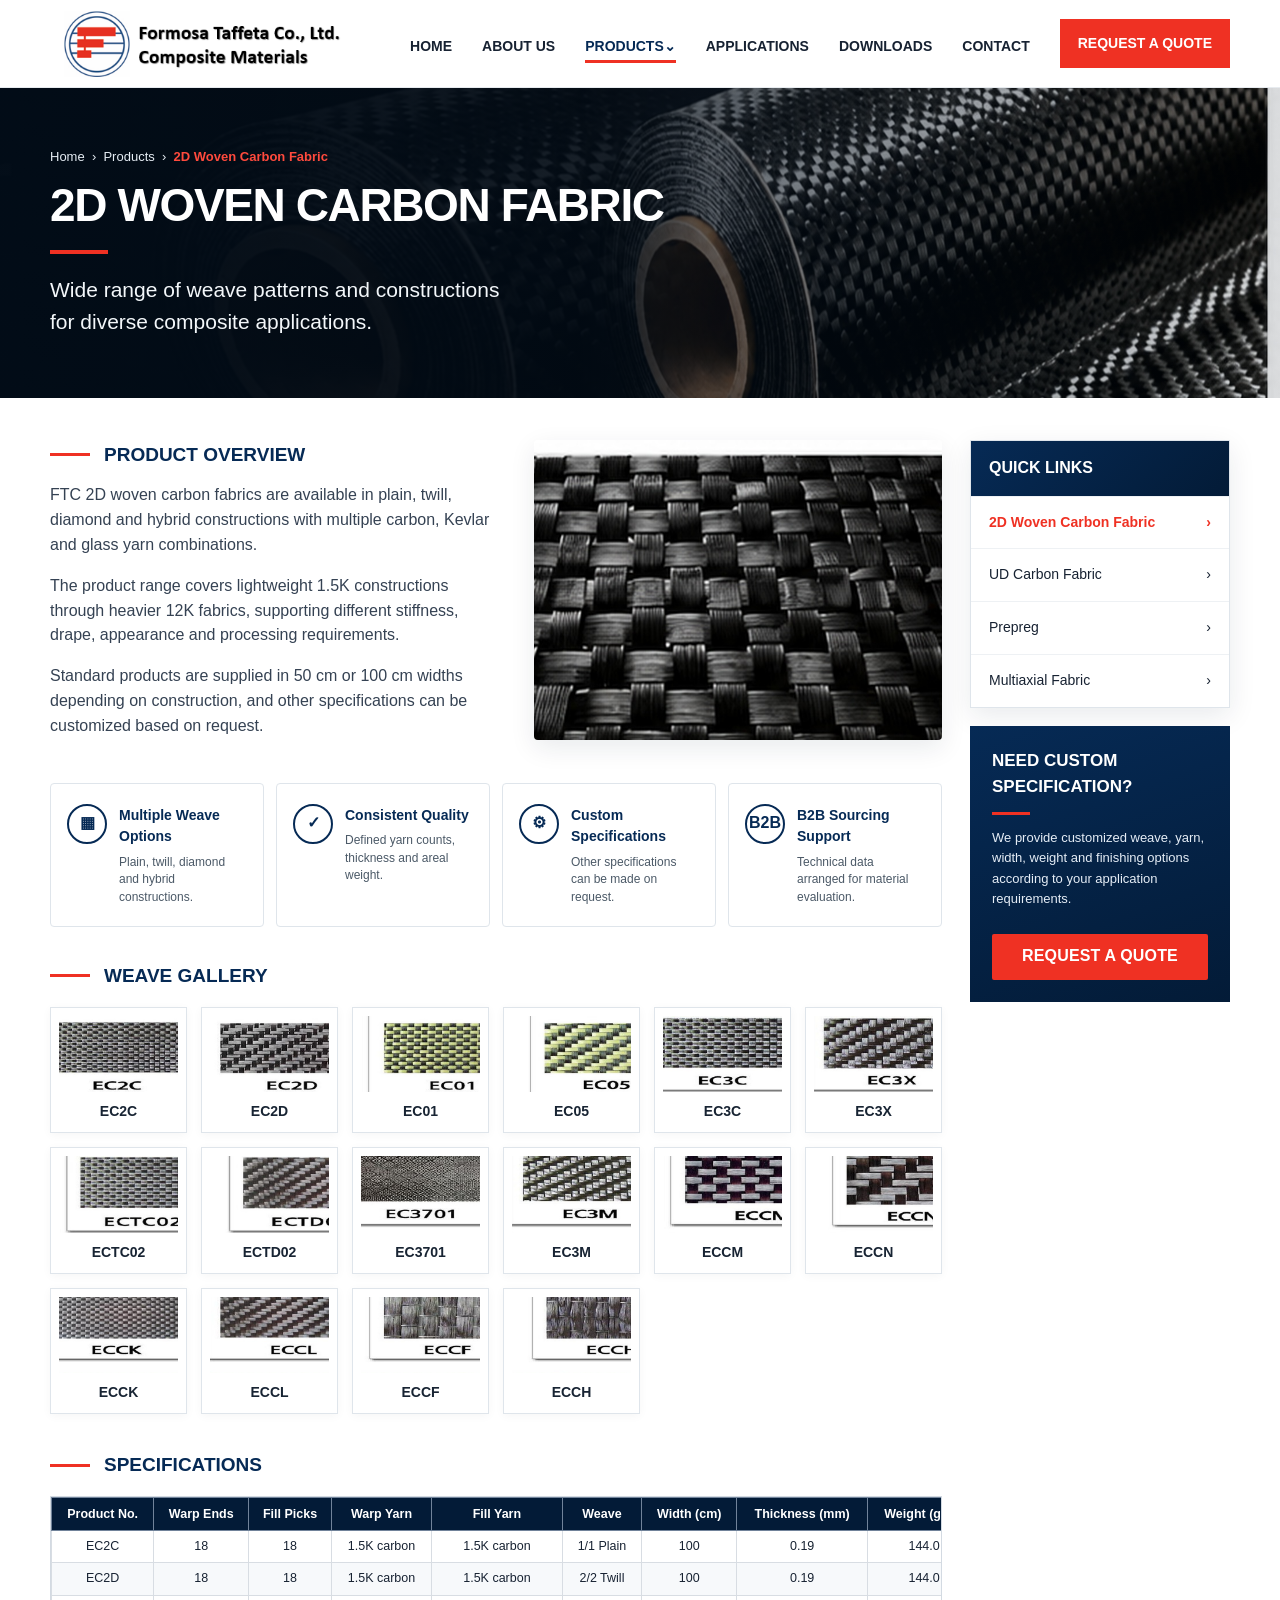
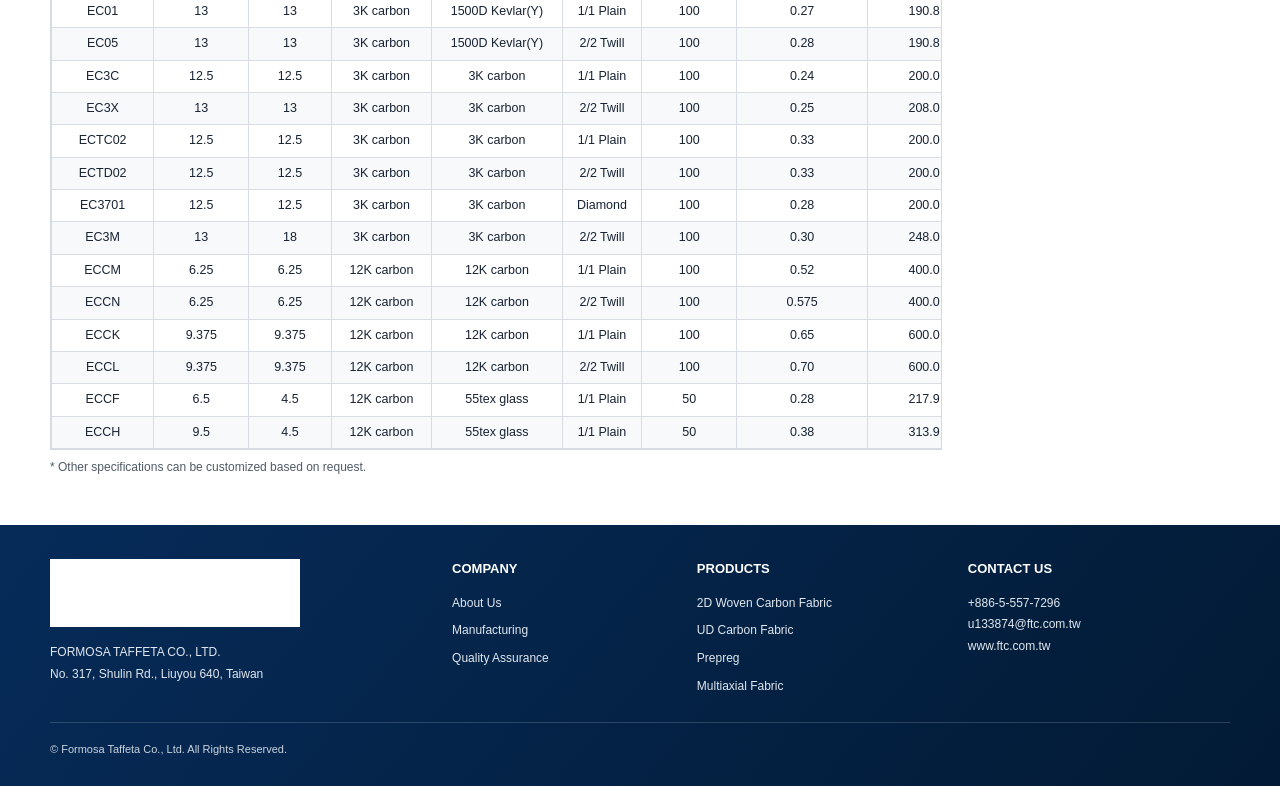
==== 2d-woven.html @ f2ddaa35 "Add files via upload" ====
<!doctype html>
<html lang="en">
<head>
<meta charset="utf-8">
<meta name="viewport" content="width=device-width,initial-scale=1">
<meta name="description" content="Formosa Taffeta 2D Woven Carbon Fabric specifications and weave gallery.">
<title>2D Woven Carbon Fabric | Formosa Taffeta Composite Materials</title>
<style>
:root {
  --navy:#062a55; --navy2:#031b37; --red:#ef3123; --text:#172232; --muted:#607083;
  --line:#dfe5eb; --soft:#f5f7f9; --white:#fff; --shadow:0 8px 26px rgba(8,32,58,.09);
}
*{box-sizing:border-box} html{scroll-behavior:smooth} body{margin:0;font-family:Arial,Helvetica,sans-serif;color:var(--text);background:#fff;line-height:1.55}
a{color:inherit;text-decoration:none} img{max-width:100%;display:block} button{font:inherit}
.container{width:min(1180px,calc(100% - 40px));margin:auto}
.site-header{height:88px;background:#fff;border-bottom:1px solid #e7ebef;position:sticky;top:0;z-index:30}
.header-inner{height:100%;display:flex;align-items:center;justify-content:space-between;gap:24px}
.brand img{width:300px;max-width:42vw}
.main-nav{display:flex;align-items:center;gap:30px;font-weight:700;font-size:14px}
.main-nav a{padding:34px 0 28px;position:relative}
.main-nav a.active{color:var(--navy)} .main-nav a.active:after{content:"";position:absolute;height:3px;background:var(--red);left:0;right:0;bottom:22px}
.btn{display:inline-flex;align-items:center;justify-content:center;min-height:46px;padding:0 23px;border-radius:2px;font-weight:800;letter-spacing:.01em}
.btn-red{background:var(--red);color:#fff} .btn-red:hover{filter:brightness(.94)} .btn-outline{border:1px solid var(--red);color:var(--red);background:#fff}
.nav-cta{padding:14px 18px!important;color:#fff!important;background:var(--red)} .nav-cta:after{display:none!important}
.hero{min-height:310px;color:#fff;background-image:linear-gradient(90deg,rgba(2,13,25,.92) 0%,rgba(2,13,25,.75) 42%,rgba(2,13,25,.14) 100%),url('[data-uri]');background-size:cover;background-position:center;display:flex;align-items:center}
.breadcrumb{font-size:13px;margin-bottom:14px;color:#e6edf4} .breadcrumb b{color:#ff4a3d}
.hero h1{font-size:46px;line-height:1.05;margin:0;letter-spacing:-.03em} .hero-line{width:58px;height:4px;background:var(--red);margin:20px 0}
.hero p{font-size:21px;max-width:600px;margin:0;color:#f3f7fa}
.page{padding:42px 0 0}
.top-grid{display:grid;grid-template-columns:minmax(0,1fr) 260px;gap:28px}
.maincol{min-width:0}
.overview-grid{display:grid;grid-template-columns:1.05fr .95fr;gap:34px;align-items:start}
.kicker{display:flex;align-items:center;gap:14px;color:var(--navy);font-weight:800;font-size:19px;margin:0 0 14px}
.kicker:before{content:"";width:40px;height:3px;background:var(--red);flex:0 0 auto}
.overview-copy p{margin:0 0 16px;font-size:16px;color:#354253}
.overview-image{border-radius:4px;overflow:hidden;box-shadow:var(--shadow)} .overview-image img{width:100%;height:300px;object-fit:cover}
.feature-grid{display:grid;grid-template-columns:repeat(4,1fr);gap:12px;margin:28px 0 34px}
.feature{border:1px solid var(--line);padding:20px 16px;min-height:130px;background:#fff;border-radius:4px;display:flex;gap:12px}
.feature .icon{width:40px;height:40px;border:2px solid var(--navy);border-radius:50%;display:grid;place-items:center;color:var(--navy);font-weight:900;flex:0 0 auto}
.feature h3{font-size:14px;margin:1px 0 6px;color:var(--navy)} .feature p{font-size:12px;line-height:1.45;color:#4b5967;margin:0}
.sidebar{display:flex;flex-direction:column;gap:18px}
.side-card{border:1px solid var(--line);box-shadow:var(--shadow);background:#fff}
.side-title{background:linear-gradient(135deg,var(--navy),var(--navy2));color:#fff;font-weight:800;padding:15px 18px}
.side-links a{display:flex;justify-content:space-between;padding:15px 18px;border-top:1px solid #eef1f4;font-size:14px} .side-links a:first-child{color:var(--red);font-weight:800}
.custom-card{background:linear-gradient(160deg,var(--navy),var(--navy2));color:#fff;padding:22px} .custom-card h3{margin:0 0 8px;font-size:17px} .custom-card .dash{width:38px;height:3px;background:var(--red);margin:12px 0}
.custom-card p{font-size:13px;color:#e5edf6} .custom-card .btn{width:100%;margin-top:12px}
.section-title{display:flex;align-items:center;gap:14px;margin:0 0 16px;color:var(--navy);font-size:19px;font-weight:800}
.section-title:before{content:"";width:40px;height:3px;background:var(--red)}
.gallery-section{margin:0 0 36px}
.weave-grid{display:grid;grid-template-columns:repeat(6,1fr);gap:14px}
.weave-card{background:#fff;border:1px solid var(--line);padding:8px;cursor:pointer;box-shadow:0 2px 9px rgba(0,0,0,.04);transition:.2s}
.weave-card:hover{transform:translateY(-3px);box-shadow:var(--shadow);border-color:#bcc9d4}
.weave-card img{width:100%;aspect-ratio:1.55/1;object-fit:cover;margin-bottom:7px} .weave-card strong{font-size:14px;color:#182433}
.spec-section{margin:0 0 48px} .table-wrap{overflow-x:auto;border:1px solid #d3dae2}
table{border-collapse:collapse;width:100%;min-width:930px;font-size:12.5px} th{background:var(--navy2);color:#fff;padding:9px 7px;border:1px solid #71839a;line-height:1.15} td{padding:6px 8px;border:1px solid #d8dde3;text-align:center;white-space:nowrap} tbody tr:nth-child(even){background:#f7f9fb}
.note{font-size:12px;color:#4f5a66;margin-top:8px}
footer{background:linear-gradient(130deg,#062b59,#021a34);color:#fff;padding:34px 0 28px}
.footer-grid{display:grid;grid-template-columns:1.4fr .8fr .9fr 1fr;gap:35px} .footer-logo{width:250px;margin-bottom:15px;filter:brightness(0) invert(1)} footer h4{margin:0 0 14px;font-size:13px} footer p, footer a{font-size:12px;color:#e1e8ef;line-height:1.8}
.footer-links{display:grid;gap:6px} .copyright{border-top:1px solid rgba(255,255,255,.16);margin-top:24px;padding-top:18px;font-size:11px;color:#c9d4df}
.lightbox{position:fixed;inset:0;background:rgba(0,0,0,.84);display:none;align-items:center;justify-content:center;padding:30px;z-index:60} .lightbox.open{display:flex}
.lightbox-inner{background:#fff;max-width:900px;width:100%;padding:18px;position:relative} .lightbox img{width:100%;max-height:70vh;object-fit:contain} .lightbox h3{margin:12px 0 0;color:var(--navy);text-align:center}
.lightbox-close{position:absolute;right:-12px;top:-12px;width:36px;height:36px;border:0;border-radius:50%;background:var(--red);color:#fff;font-size:22px;cursor:pointer}
.menu-btn{display:none}
@media(max-width:980px){
  .main-nav{gap:16px;font-size:12px} .brand img{width:240px}
  .top-grid{grid-template-columns:1fr} .sidebar{display:grid;grid-template-columns:1fr 1fr} .overview-grid{grid-template-columns:1fr 1fr}
  .feature-grid{grid-template-columns:repeat(2,1fr)} .weave-grid{grid-template-columns:repeat(4,1fr)}
  .footer-grid{grid-template-columns:1fr 1fr}
}
@media(max-width:760px){
  .container{width:min(100% - 26px,1180px)} .site-header{height:72px} .brand img{width:210px;max-width:70vw}
  .menu-btn{display:block;border:0;background:none;font-size:26px;color:var(--navy);cursor:pointer}
  .main-nav{display:none;position:absolute;left:0;right:0;top:72px;background:#fff;box-shadow:0 12px 20px rgba(0,0,0,.12);padding:10px 18px 18px;flex-direction:column;align-items:stretch;gap:0}
  .main-nav.open{display:flex} .main-nav a{padding:13px 6px;border-bottom:1px solid #eee} .main-nav a.active:after{display:none} .nav-cta{margin-top:10px;text-align:center}
  .hero{min-height:300px;background-position:68% center} .hero h1{font-size:36px} .hero p{font-size:17px;max-width:85%}
  .overview-grid{grid-template-columns:1fr} .overview-image img{height:260px} .sidebar{grid-template-columns:1fr}
  .feature-grid{grid-template-columns:1fr 1fr} .weave-grid{grid-template-columns:repeat(2,1fr)} .page{padding-top:28px}
  .footer-grid{grid-template-columns:1fr} .footer-logo{filter:none}
}
@media(max-width:480px){ .feature-grid{grid-template-columns:1fr} .hero h1{font-size:31px} }
</style>
</head>
<body>
<header class="site-header">
  <div class="container header-inner">
    <a class="brand" href="index.html"><img src="[data-uri]" alt="Formosa Taffeta Co., Ltd. Composite Materials"></a>
    <button class="menu-btn" aria-label="Open navigation" onclick="document.querySelector('.main-nav').classList.toggle('open')">☰</button>
    <nav class="main-nav">
      <a href="index.html">HOME</a>
      <a href="index.html#about">ABOUT US</a>
      <a class="active" href="index.html#products">PRODUCTS⌄</a>
      <a href="index.html#applications">APPLICATIONS</a>
      <a href="index.html#downloads">DOWNLOADS</a>
      <a href="index.html#contact">CONTACT</a>
      <a class="nav-cta" href="index.html#contact">REQUEST A QUOTE</a>
    </nav>
  </div>
</header>

<section class="hero">
  <div class="container">
    <div class="breadcrumb">Home &nbsp;›&nbsp; Products &nbsp;›&nbsp; <b>2D Woven Carbon Fabric</b></div>
    <h1>2D WOVEN CARBON FABRIC</h1>
    <div class="hero-line"></div>
    <p>Wide range of weave patterns and constructions<br>for diverse composite applications.</p>
  </div>
</section>

<main class="page">
<div class="container top-grid">
  <div class="maincol">
    <section class="overview-grid">
      <div class="overview-copy">
        <h2 class="kicker">PRODUCT OVERVIEW</h2>
        <p>FTC 2D woven carbon fabrics are available in plain, twill, diamond and hybrid constructions with multiple carbon, Kevlar and glass yarn combinations.</p>
        <p>The product range covers lightweight 1.5K constructions through heavier 12K fabrics, supporting different stiffness, drape, appearance and processing requirements.</p>
        <p>Standard products are supplied in 50 cm or 100 cm widths depending on construction, and other specifications can be customized based on request.</p>
      </div>
      <div class="overview-image"><img src="[data-uri]" alt="2D woven carbon fiber fabric"></div>
    </section>

    <section class="feature-grid" aria-label="Product advantages">
      <article class="feature"><div class="icon">▦</div><div><h3>Multiple Weave Options</h3><p>Plain, twill, diamond and hybrid constructions.</p></div></article>
      <article class="feature"><div class="icon">✓</div><div><h3>Consistent Quality</h3><p>Defined yarn counts, thickness and areal weight.</p></div></article>
      <article class="feature"><div class="icon">⚙</div><div><h3>Custom Specifications</h3><p>Other specifications can be made on request.</p></div></article>
      <article class="feature"><div class="icon">B2B</div><div><h3>B2B Sourcing Support</h3><p>Technical data arranged for material evaluation.</p></div></article>
    </section>

    <section class="gallery-section" id="gallery">
      <h2 class="section-title">WEAVE GALLERY</h2>
      <div class="weave-grid"><button class="weave-card" data-code="EC2C" aria-label="View EC2C">
      <img src="[data-uri]" alt="EC2C carbon fiber weave sample">
      <strong>EC2C</strong>
    </button>
<button class="weave-card" data-code="EC2D" aria-label="View EC2D">
      <img src="[data-uri]" alt="EC2D carbon fiber weave sample">
      <strong>EC2D</strong>
    </button>
<button class="weave-card" data-code="EC01" aria-label="View EC01">
      <img src="[data-uri]" alt="EC01 carbon fiber weave sample">
      <strong>EC01</strong>
    </button>
<button class="weave-card" data-code="EC05" aria-label="View EC05">
      <img src="[data-uri]" alt="EC05 carbon fiber weave sample">
      <strong>EC05</strong>
    </button>
<button class="weave-card" data-code="EC3C" aria-label="View EC3C">
      <img src="[data-uri]" alt="EC3C carbon fiber weave sample">
      <strong>EC3C</strong>
    </button>
<button class="weave-card" data-code="EC3X" aria-label="View EC3X">
      <img src="[data-uri]" alt="EC3X carbon fiber weave sample">
      <strong>EC3X</strong>
    </button>
<button class="weave-card" data-code="ECTC02" aria-label="View ECTC02">
      <img src="[data-uri]" alt="ECTC02 carbon fiber weave sample">
      <strong>ECTC02</strong>
    </button>
<button class="weave-card" data-code="ECTD02" aria-label="View ECTD02">
      <img src="[data-uri]" alt="ECTD02 carbon fiber weave sample">
      <strong>ECTD02</strong>
    </button>
<button class="weave-card" data-code="EC3701" aria-label="View EC3701">
      <img src="[data-uri]" alt="EC3701 carbon fiber weave sample">
      <strong>EC3701</strong>
    </button>
<button class="weave-card" data-code="EC3M" aria-label="View EC3M">
      <img src="[data-uri]" alt="EC3M carbon fiber weave sample">
      <strong>EC3M</strong>
    </button>
<button class="weave-card" data-code="ECCM" aria-label="View ECCM">
      <img src="[data-uri]" alt="ECCM carbon fiber weave sample">
      <strong>ECCM</strong>
    </button>
<button class="weave-card" data-code="ECCN" aria-label="View ECCN">
      <img src="[data-uri]" alt="ECCN carbon fiber weave sample">
      <strong>ECCN</strong>
    </button>
<button class="weave-card" data-code="ECCK" aria-label="View ECCK">
      <img src="[data-uri]" alt="ECCK carbon fiber weave sample">
      <strong>ECCK</strong>
    </button>
<button class="weave-card" data-code="ECCL" aria-label="View ECCL">
      <img src="[data-uri]" alt="ECCL carbon fiber weave sample">
      <strong>ECCL</strong>
    </button>
<button class="weave-card" data-code="ECCF" aria-label="View ECCF">
      <img src="[data-uri]" alt="ECCF carbon fiber weave sample">
      <strong>ECCF</strong>
    </button>
<button class="weave-card" data-code="ECCH" aria-label="View ECCH">
      <img src="[data-uri]" alt="ECCH carbon fiber weave sample">
      <strong>ECCH</strong>
    </button></div>
    </section>

    <section class="spec-section" id="specifications">
      <h2 class="section-title">SPECIFICATIONS</h2>
      <div class="table-wrap">
        <table>
          <thead><tr>
            <th>Product No.</th><th>Warp Ends</th><th>Fill Picks</th><th>Warp Yarn</th><th>Fill Yarn</th><th>Weave</th><th>Width (cm)</th><th>Thickness (mm)</th><th>Weight (g/m²)</th>
          </tr></thead>
          <tbody><tr><td>EC2C</td><td>18</td><td>18</td><td>1.5K carbon</td><td>1.5K carbon</td><td>1/1 Plain</td><td>100</td><td>0.19</td><td>144.0</td></tr>
<tr><td>EC2D</td><td>18</td><td>18</td><td>1.5K carbon</td><td>1.5K carbon</td><td>2/2 Twill</td><td>100</td><td>0.19</td><td>144.0</td></tr>
<tr><td>EC01</td><td>13</td><td>13</td><td>3K carbon</td><td>1500D Kevlar(Y)</td><td>1/1 Plain</td><td>100</td><td>0.27</td><td>190.8</td></tr>
<tr><td>EC05</td><td>13</td><td>13</td><td>3K carbon</td><td>1500D Kevlar(Y)</td><td>2/2 Twill</td><td>100</td><td>0.28</td><td>190.8</td></tr>
<tr><td>EC3C</td><td>12.5</td><td>12.5</td><td>3K carbon</td><td>3K carbon</td><td>1/1 Plain</td><td>100</td><td>0.24</td><td>200.0</td></tr>
<tr><td>EC3X</td><td>13</td><td>13</td><td>3K carbon</td><td>3K carbon</td><td>2/2 Twill</td><td>100</td><td>0.25</td><td>208.0</td></tr>
<tr><td>ECTC02</td><td>12.5</td><td>12.5</td><td>3K carbon</td><td>3K carbon</td><td>1/1 Plain</td><td>100</td><td>0.33</td><td>200.0</td></tr>
<tr><td>ECTD02</td><td>12.5</td><td>12.5</td><td>3K carbon</td><td>3K carbon</td><td>2/2 Twill</td><td>100</td><td>0.33</td><td>200.0</td></tr>
<tr><td>EC3701</td><td>12.5</td><td>12.5</td><td>3K carbon</td><td>3K carbon</td><td>Diamond</td><td>100</td><td>0.28</td><td>200.0</td></tr>
<tr><td>EC3M</td><td>13</td><td>18</td><td>3K carbon</td><td>3K carbon</td><td>2/2 Twill</td><td>100</td><td>0.30</td><td>248.0</td></tr>
<tr><td>ECCM</td><td>6.25</td><td>6.25</td><td>12K carbon</td><td>12K carbon</td><td>1/1 Plain</td><td>100</td><td>0.52</td><td>400.0</td></tr>
<tr><td>ECCN</td><td>6.25</td><td>6.25</td><td>12K carbon</td><td>12K carbon</td><td>2/2 Twill</td><td>100</td><td>0.575</td><td>400.0</td></tr>
<tr><td>ECCK</td><td>9.375</td><td>9.375</td><td>12K carbon</td><td>12K carbon</td><td>1/1 Plain</td><td>100</td><td>0.65</td><td>600.0</td></tr>
<tr><td>ECCL</td><td>9.375</td><td>9.375</td><td>12K carbon</td><td>12K carbon</td><td>2/2 Twill</td><td>100</td><td>0.70</td><td>600.0</td></tr>
<tr><td>ECCF</td><td>6.5</td><td>4.5</td><td>12K carbon</td><td>55tex glass</td><td>1/1 Plain</td><td>50</td><td>0.28</td><td>217.9</td></tr>
<tr><td>ECCH</td><td>9.5</td><td>4.5</td><td>12K carbon</td><td>55tex glass</td><td>1/1 Plain</td><td>50</td><td>0.38</td><td>313.9</td></tr></tbody>
        </table>
      </div>
      <p class="note">* Other specifications can be customized based on request.</p>
    </section>
  </div>

  <aside class="sidebar">
    <div class="side-card">
      <div class="side-title">QUICK LINKS</div>
      <div class="side-links">
        <a href="#specifications">2D Woven Carbon Fabric <span>›</span></a>
        <a href="index.html#products">UD Carbon Fabric <span>›</span></a>
        <a href="index.html#products">Prepreg <span>›</span></a>
        <a href="index.html#products">Multiaxial Fabric <span>›</span></a>
      </div>
    </div>
    <div class="custom-card">
      <h3>NEED CUSTOM<br>SPECIFICATION?</h3><div class="dash"></div>
      <p>We provide customized weave, yarn, width, weight and finishing options according to your application requirements.</p>
      <a class="btn btn-red" href="index.html#contact">REQUEST A QUOTE</a>
    </div>
  </aside>
</div>
</main>

<footer>
  <div class="container">
    <div class="footer-grid">
      <div>
        <img class="footer-logo" src="[data-uri]" alt="Formosa Taffeta Composite Materials">
        <p>FORMOSA TAFFETA CO., LTD.<br>No. 317, Shulin Rd., Liuyou 640, Taiwan</p>
      </div>
      <div><h4>COMPANY</h4><div class="footer-links"><a href="index.html#about">About Us</a><a href="index.html#about">Manufacturing</a><a href="index.html#about">Quality Assurance</a></div></div>
      <div><h4>PRODUCTS</h4><div class="footer-links"><a href="#specifications">2D Woven Carbon Fabric</a><a href="index.html#products">UD Carbon Fabric</a><a href="index.html#products">Prepreg</a><a href="index.html#products">Multiaxial Fabric</a></div></div>
      <div><h4>CONTACT US</h4><p>+886-5-557-7296<br>u133874@ftc.com.tw<br>www.ftc.com.tw</p></div>
    </div>
    <div class="copyright">© Formosa Taffeta Co., Ltd. All Rights Reserved.</div>
  </div>
</footer>

<div class="lightbox" id="lightbox" aria-hidden="true">
  <div class="lightbox-inner">
    <button class="lightbox-close" onclick="closeLightbox()" aria-label="Close">×</button>
    <img id="lightbox-img" alt="">
    <h3 id="lightbox-title"></h3>
  </div>
</div>

<script>
document.querySelectorAll('.weave-card').forEach(card => {
  card.addEventListener('click', () => {
    const img = card.querySelector('img');
    document.getElementById('lightbox-img').src = img.src;
    document.getElementById('lightbox-title').textContent = card.dataset.code;
    document.getElementById('lightbox').classList.add('open');
    document.getElementById('lightbox').setAttribute('aria-hidden','false');
  });
});
function closeLightbox() {
  document.getElementById('lightbox').classList.remove('open');
  document.getElementById('lightbox').setAttribute('aria-hidden','true');
}
document.getElementById('lightbox').addEventListener('click', e => {
  if (e.target.id === 'lightbox') closeLightbox();
});
document.addEventListener('keydown', e => { if (e.key === 'Escape') closeLightbox(); });
</script>
</body>
</html>
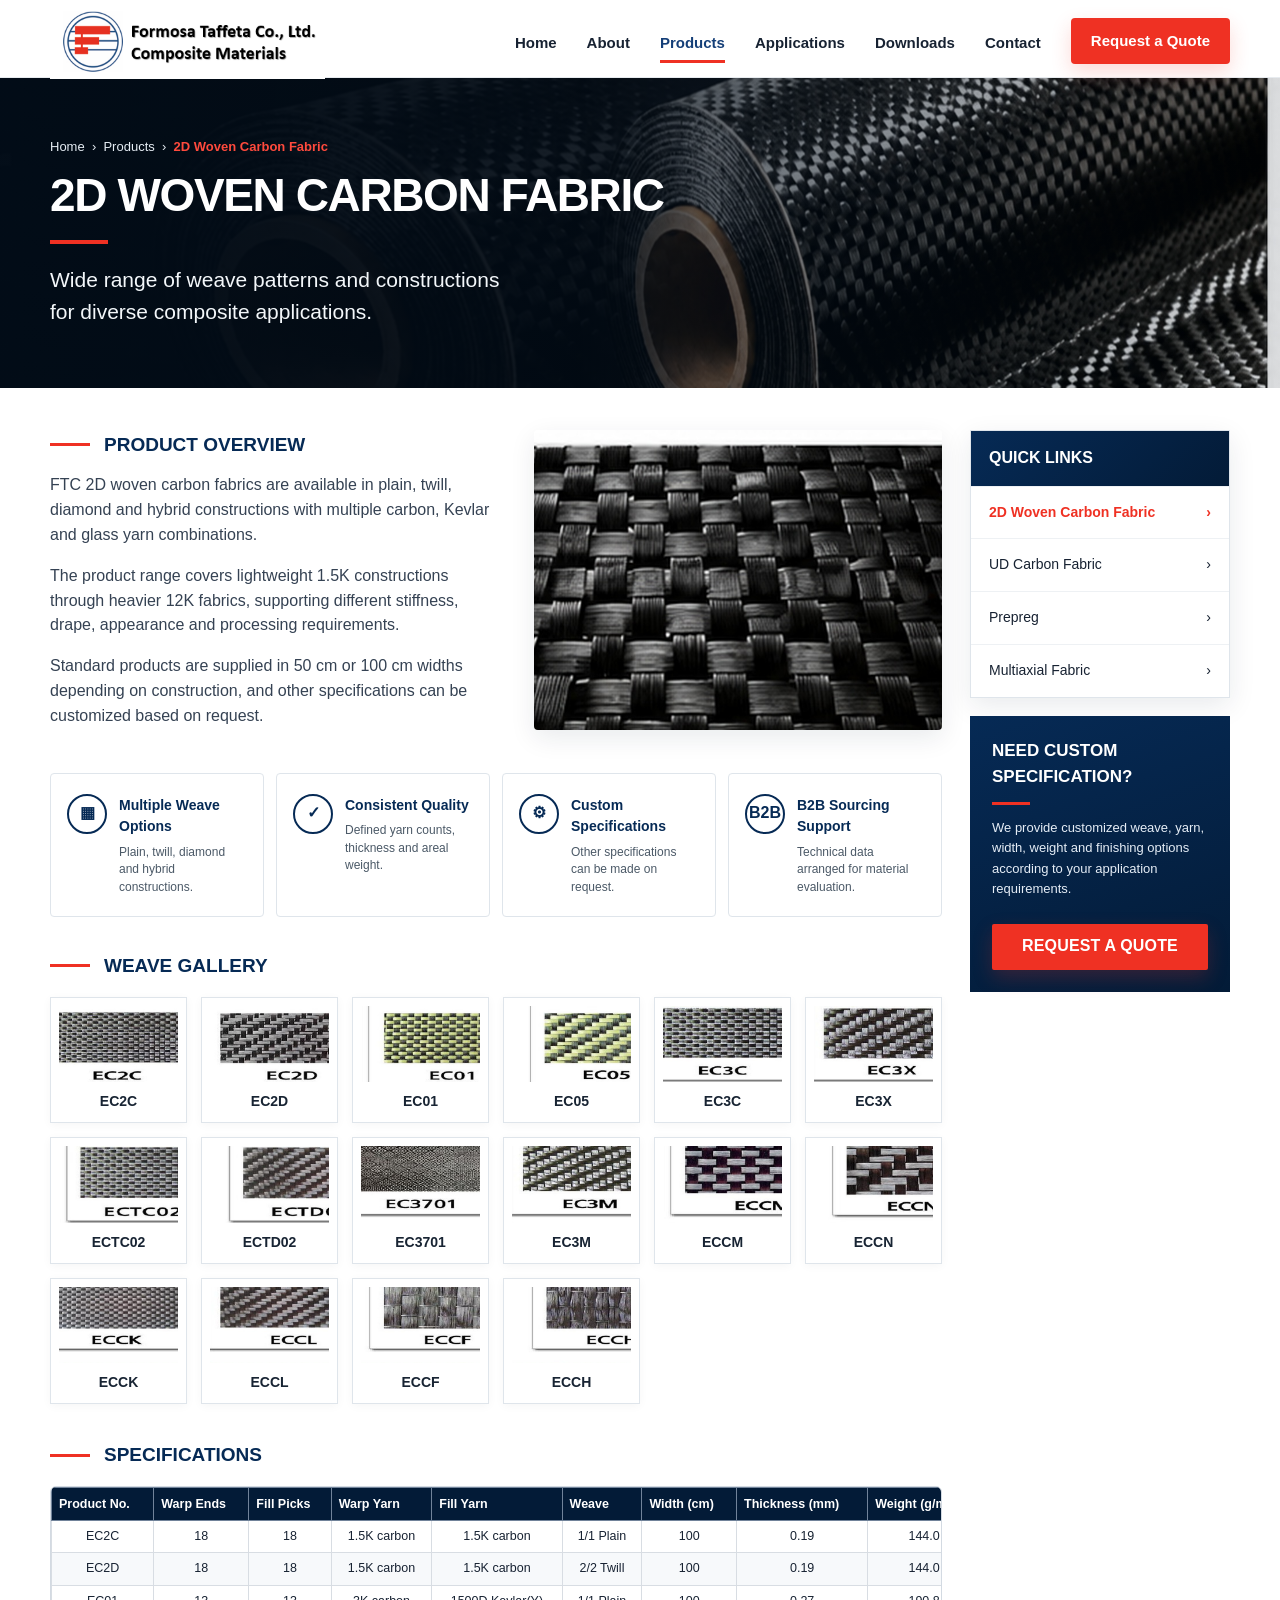
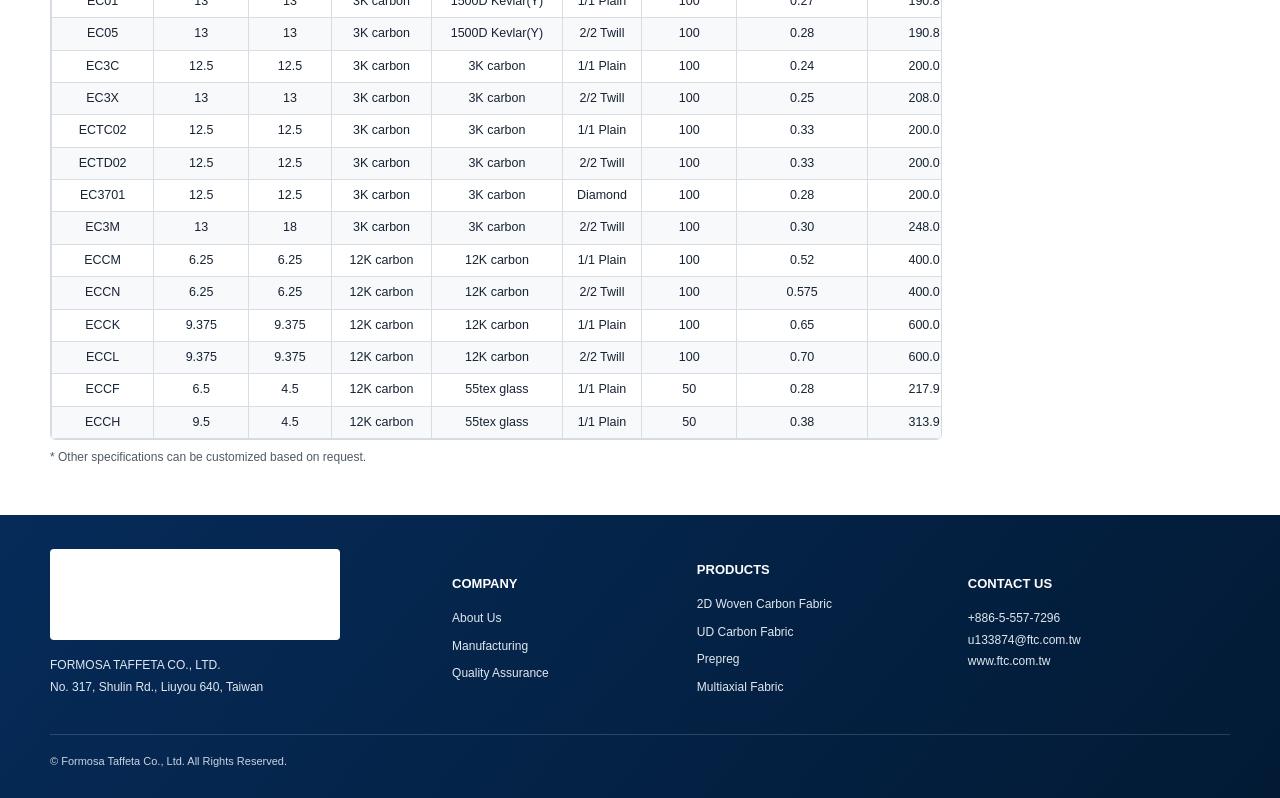
==== commit 9c64a1a1: "Add files via upload" ====
--- a/2d-woven.html
+++ b/2d-woven.html
@@ -5,6 +5,7 @@
 <meta name="viewport" content="width=device-width,initial-scale=1">
 <meta name="description" content="Formosa Taffeta 2D Woven Carbon Fabric specifications and weave gallery.">
 <title>2D Woven Carbon Fabric | Formosa Taffeta Composite Materials</title>
+<link rel="stylesheet" href="css/style.css">
 <style>
 :root {
   --navy:#062a55; --navy2:#031b37; --red:#ef3123; --text:#172232; --muted:#607083;
@@ -79,23 +80,40 @@
 }
 @media(max-width:480px){ .feature-grid{grid-template-columns:1fr} .hero h1{font-size:31px} }
 </style>
+<style>
+
+/* GLOBAL HEADER */
+.site-header{height:78px!important;background:#fff!important;border-bottom:1px solid #e7ebef!important;position:sticky!important;top:0!important;z-index:1000!important}
+.site-header .header-inner{height:100%!important;display:flex!important;align-items:center!important;justify-content:space-between!important;gap:30px!important}
+.site-header .brand{display:flex!important;align-items:center!important;flex-shrink:0!important}.site-header .brand img{width:275px!important;height:auto!important;max-width:none!important;display:block!important}
+.site-header .main-nav{display:flex!important;align-items:center!important;gap:30px!important;margin-left:auto!important;font-size:15px!important;font-weight:700!important}
+.site-header .main-nav>a:not(.nav-cta){position:relative!important;display:block!important;padding:29px 0 25px!important;color:#172232!important;text-decoration:none!important}
+.site-header .main-nav>a:not(.nav-cta)::after{content:""!important;position:absolute!important;left:50%!important;right:50%!important;bottom:17px!important;height:3px!important;background:#ef3123!important;transition:.2s!important}
+.site-header .main-nav>a:not(.nav-cta):hover,.site-header .main-nav>a.active:not(.nav-cta){color:#153f78!important}
+.site-header .main-nav>a:not(.nav-cta):hover::after,.site-header .main-nav>a.active:not(.nav-cta)::after{left:0!important;right:0!important}
+.site-header .nav-cta{min-height:46px!important;padding:0 20px!important;display:inline-flex!important;align-items:center!important;justify-content:center!important;background:#ef3123!important;color:#fff!important;font-size:15px!important;font-weight:800!important;border-radius:4px!important;border:0!important;box-shadow:0 8px 20px rgba(239,49,35,.18)!important;white-space:nowrap!important}
+.site-header .nav-cta::after{display:none!important}.site-header .menu-btn{display:none;border:0;background:transparent;font-size:28px;color:#153f78;cursor:pointer}
+@media(max-width:980px){.site-header{height:72px!important}.site-header .brand img{width:220px!important;max-width:70vw!important}.site-header .menu-btn{display:block!important}.site-header .main-nav{display:none!important;position:absolute!important;top:72px!important;left:0!important;right:0!important;margin:0!important;padding:12px 20px 20px!important;background:#fff!important;box-shadow:0 12px 25px rgba(0,0,0,.12)!important;flex-direction:column!important;align-items:stretch!important;gap:0!important}.site-header .main-nav.open{display:flex!important}.site-header .main-nav>a:not(.nav-cta){padding:14px 4px!important;border-bottom:1px solid #eee!important}.site-header .main-nav>a:not(.nav-cta)::after{display:none!important}.site-header .nav-cta{margin-top:12px!important}}
+</style>
 </head>
 <body>
-<header class="site-header">
-  <div class="container header-inner">
-    <a class="brand" href="index.html"><img src="[data-uri]" alt="Formosa Taffeta Co., Ltd. Composite Materials"></a>
-    <button class="menu-btn" aria-label="Open navigation" onclick="document.querySelector('.main-nav').classList.toggle('open')">☰</button>
-    <nav class="main-nav">
-      <a href="index.html">HOME</a>
-      <a href="index.html#about">ABOUT US</a>
-      <a class="active" href="index.html#products">PRODUCTS⌄</a>
-      <a href="index.html#applications">APPLICATIONS</a>
-      <a href="index.html#downloads">DOWNLOADS</a>
-      <a href="index.html#contact">CONTACT</a>
-      <a class="nav-cta" href="index.html#contact">REQUEST A QUOTE</a>
-    </nav>
-  </div>
-</header>
+  <header class="site-header">
+    <div class="container header-inner">
+      <a class="brand" href="index.html" aria-label="Formosa Taffeta Composite Materials home">
+        <img src="images/logo.png" alt="Formosa Taffeta Co., Ltd. Composite Materials logo">
+      </a>
+      <button class="menu-btn" type="button" aria-label="Open navigation" onclick="document.querySelector('.main-nav').classList.toggle('open')">☰</button>
+      <nav class="main-nav" aria-label="Primary navigation">
+        <a href="index.html">Home</a>
+        <a href="index.html#about">About</a>
+        <a class="active" href="index.html#products">Products</a>
+        <a href="index.html#applications">Applications</a>
+        <a href="index.html#downloads">Downloads</a>
+        <a href="index.html#contact">Contact</a>
+        <a class="nav-cta" href="index.html#contact">Request a Quote</a>
+      </nav>
+    </div>
+  </header>
 
 <section class="hero">
   <div class="container">
--- a/css/style.css
+++ b/css/style.css
@@ -0,0 +1,70 @@
+:root{--navy:#0b2c59;--blue:#174d86;--red:#e33127;--ink:#152033;--muted:#667085;--line:#dce3ea;--soft:#f4f7fa;--white:#fff;--shadow:0 12px 35px rgba(10,35,67,.10)}
+*{box-sizing:border-box}html{scroll-behavior:smooth}body{margin:0;font-family:Inter,Arial,"Noto Sans",sans-serif;color:var(--ink);background:#fff;line-height:1.6}img{max-width:100%;display:block}a{color:inherit;text-decoration:none}.container{width:min(1180px,calc(100% - 40px));margin:auto}.site-header{position:sticky;top:0;z-index:50;background:rgba(255,255,255,.97);border-bottom:1px solid #eef1f4;backdrop-filter:blur(12px)}.header-inner{min-height:82px;display:flex;align-items:center;justify-content:space-between;gap:24px}.brand img{width:290px;height:auto}.main-nav{display:flex;align-items:center;gap:28px;font-size:14px;font-weight:700}.main-nav>a:not(.btn):hover{color:var(--red)}.btn{display:inline-flex;align-items:center;justify-content:center;padding:14px 22px;border-radius:4px;font-weight:800;transition:.2s ease;border:1px solid transparent;cursor:pointer}.btn:hover{transform:translateY(-2px)}.btn-red{background:var(--red);color:#fff;box-shadow:0 8px 20px rgba(227,49,39,.22)}.btn-sm{padding:11px 16px}.btn-ghost{border-color:rgba(255,255,255,.7);color:#fff;background:rgba(0,0,0,.15)}.hero{min-height:610px;position:relative;display:grid;align-items:center;background:url('../images/hero-carbon.jpg') center/cover no-repeat;color:#fff}.hero-overlay{position:absolute;inset:0;background:linear-gradient(90deg,rgba(3,13,27,.94) 0%,rgba(3,13,27,.73) 48%,rgba(3,13,27,.18) 100%)}.hero-content{position:relative;padding:100px 0}.eyebrow{font-size:13px;font-weight:900;letter-spacing:.14em;text-transform:uppercase}.hero .eyebrow{color:#ff756d}.hero h1{font-size:clamp(46px,6vw,74px);line-height:1.05;max-width:800px;margin:12px 0 24px}.hero-copy{max-width:650px;font-size:20px;color:#e8edf4}.hero-actions{display:flex;gap:14px;flex-wrap:wrap;margin-top:34px}.section{padding:86px 0}.section-muted{background:var(--soft)}.section-heading{max-width:760px;margin-bottom:38px}.section-heading.centered{text-align:center;margin-left:auto;margin-right:auto}.section-heading span{color:var(--red);font-weight:900;font-size:13px;letter-spacing:.12em}.section-heading h2{font-size:clamp(30px,4vw,44px);line-height:1.16;margin:7px 0 12px;color:var(--navy)}.section-heading p{color:var(--muted);font-size:17px}.why-grid{display:grid;grid-template-columns:repeat(4,1fr);gap:18px}.why-card{padding:30px 24px;border:1px solid var(--line);background:#fff;box-shadow:var(--shadow);border-radius:8px}.why-card .icon{font-size:30px;color:var(--blue);font-weight:900}.why-card h3{font-size:18px;color:var(--navy)}.why-card p{color:var(--muted);font-size:14px}.product-grid{display:grid;grid-template-columns:repeat(4,1fr);gap:20px}.product-card{overflow:hidden;background:#fff;border:1px solid var(--line);border-radius:8px;box-shadow:var(--shadow)}.product-card img{width:100%;height:205px;object-fit:cover}.card-body{padding:22px}.card-body .tag{margin:0;color:var(--red);font-weight:900}.card-body h3{margin:4px 0 10px;color:var(--navy);font-size:20px}.card-body p{color:var(--muted);font-size:14px;min-height:68px}.card-body a{color:var(--blue);font-weight:800}.application-grid{display:grid;grid-template-columns:repeat(4,1fr);gap:20px}.application-grid article{padding:28px;border:1px solid var(--line);border-top:4px solid var(--navy);border-radius:6px}.app-icon{font-size:34px;color:var(--red)}.application-grid h3{color:var(--navy)}.application-grid p{color:var(--muted)}.section-dark{background:#071c35;color:#fff}.capability-grid{display:grid;grid-template-columns:1.15fr 1fr;align-items:center;gap:54px}.capability-image img{width:100%;aspect-ratio:4/3;object-fit:cover;border-radius:8px}.capability-copy h2{font-size:42px;line-height:1.15;margin:8px 0 18px}.capability-copy p{color:#cbd6e5}.red{color:#ff665c}.check-list{list-style:none;padding:0}.check-list li{margin:10px 0;color:#e9eef6}.check-list li:before{content:'✓';display:inline-grid;place-items:center;width:22px;height:22px;margin-right:10px;border-radius:50%;background:var(--red);color:white;font-weight:900}.weave-strip{display:grid;grid-template-columns:repeat(4,1fr);gap:14px;margin-bottom:24px}.weave-strip figure{margin:0;border:1px solid var(--line);background:#fff}.weave-strip img{width:100%;height:130px;object-fit:cover}.weave-strip figcaption{text-align:center;padding:8px;font-weight:800}.table-wrap{overflow-x:auto;border:1px solid var(--line);border-radius:6px}table{width:100%;border-collapse:collapse;min-width:720px}th{background:var(--navy);color:#fff;text-align:left;padding:13px 16px}td{padding:12px 16px;border-bottom:1px solid var(--line)}tbody tr:nth-child(even){background:#f7f9fb}.fineprint{font-size:13px;color:var(--muted)}.download-band{padding:38px 0;background:linear-gradient(110deg,#082c5c,#0c477b);color:#fff}.download-inner{display:flex;align-items:center;justify-content:space-between;gap:28px}.download-inner h2{margin:2px 0}.download-inner p{margin:5px 0;color:#dbe8f7}.contact-grid{display:grid;grid-template-columns:1.5fr .7fr;gap:38px}.rfq-form{display:grid;grid-template-columns:1fr 1fr;gap:16px}.rfq-form label{font-size:13px;font-weight:800;color:var(--navy)}input,select,textarea{width:100%;margin-top:7px;border:1px solid #cfd8e3;padding:13px 14px;border-radius:4px;font:inherit;background:#fff}.rfq-form .full{grid-column:1/-1}.rfq-form button{width:max-content}.contact-card{align-self:start;background:var(--soft);border-left:5px solid var(--red);padding:30px;border-radius:6px}.contact-card h3{font-size:24px;color:var(--navy)}.contact-card a{color:var(--blue)}.site-footer{background:#06182d;color:#c9d5e5;padding:34px 0}.footer-grid{display:grid;grid-template-columns:320px 1fr auto;align-items:center;gap:32px}.footer-grid img{background:#fff;border-radius:4px;padding:8px;width:290px}.nav-toggle,.nav-toggle-label{display:none}
+@media(max-width:980px){.main-nav{position:absolute;left:0;right:0;top:82px;background:#fff;padding:22px 24px;flex-direction:column;align-items:flex-start;transform:scaleY(0);transform-origin:top;opacity:0;pointer-events:none;border-bottom:1px solid var(--line)}.nav-toggle-label{display:flex;width:34px;height:28px;flex-direction:column;justify-content:space-between;cursor:pointer}.nav-toggle-label span{height:3px;background:var(--navy);border-radius:4px}.nav-toggle:checked~.main-nav{transform:scaleY(1);opacity:1;pointer-events:auto}.why-grid,.product-grid,.application-grid{grid-template-columns:repeat(2,1fr)}.capability-grid,.contact-grid{grid-template-columns:1fr}.footer-grid{grid-template-columns:1fr}.footer-grid img{width:250px}.hero{min-height:540px}}
+@media(max-width:640px){.container{widt